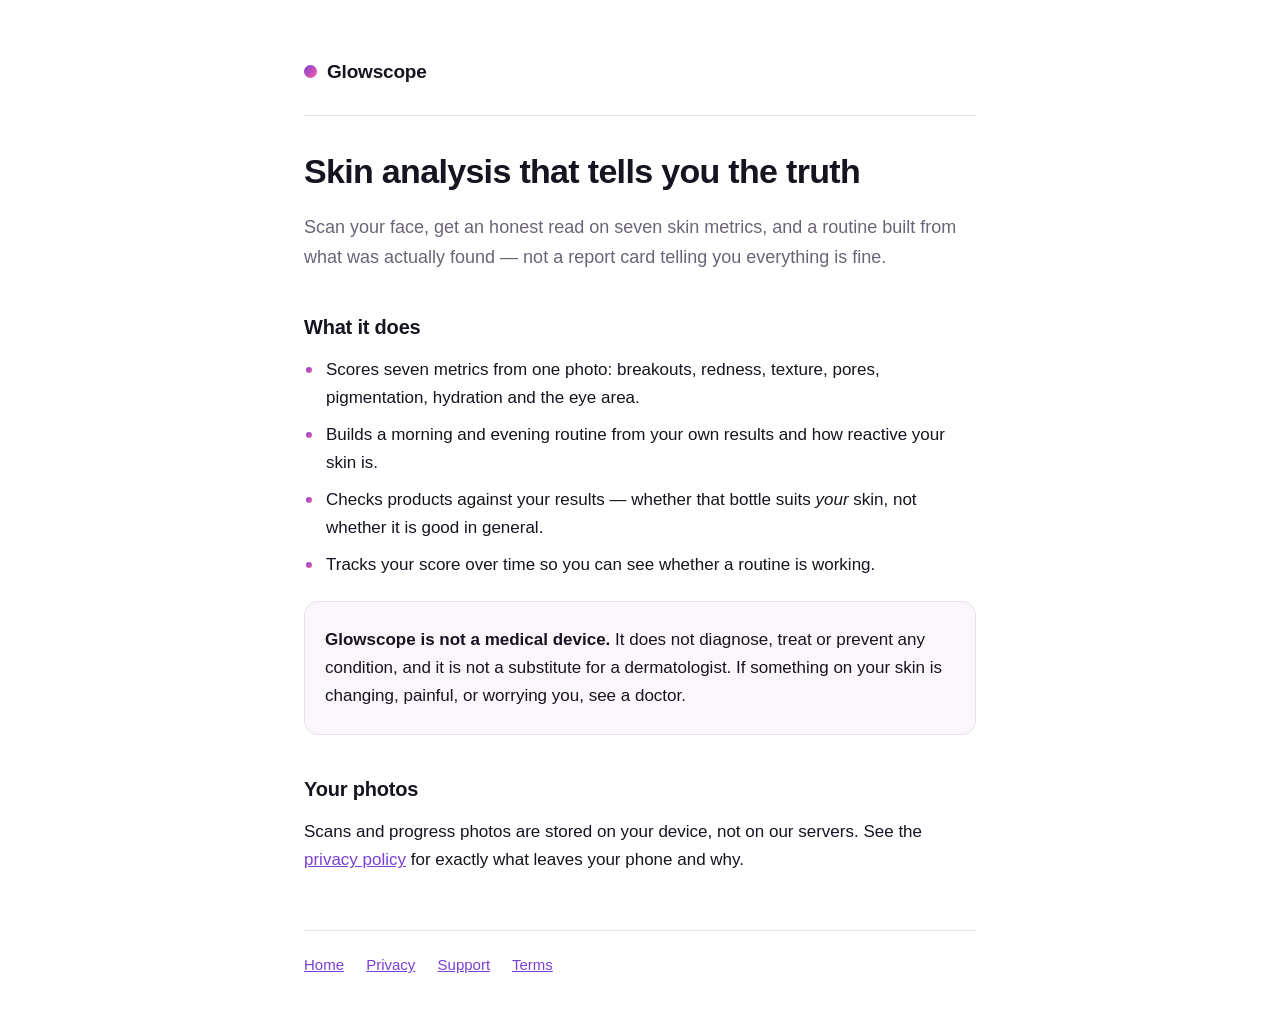
==== index.html @ 4940dc39 "Add Glowscope marketing and legal pages Privacy, terms and support pages are required URLs for App S" ====
<!DOCTYPE html>
<html lang="en">
<head>
<meta charset="utf-8">
<meta name="viewport" content="width=device-width, initial-scale=1">
<title>Skin analysis that tells you the truth — Glowscope</title>
<link rel="stylesheet" href="_style.css">
</head>
<body>
<div class="wrap">
<header>
  <a class="brand" href="index.html"><span class="dot"></span> Glowscope</a>
</header>
<h1>Skin analysis that tells you the truth</h1>
<p class="lede">Scan your face, get an honest read on seven skin metrics, and a routine built from what was actually found — not a report card telling you everything is fine.</p>

<h2>What it does</h2>
<ul>
  <li>Scores seven metrics from one photo: breakouts, redness, texture, pores, pigmentation, hydration and the eye area.</li>
  <li>Builds a morning and evening routine from your own results and how reactive your skin is.</li>
  <li>Checks products against your results — whether that bottle suits <em>your</em> skin, not whether it is good in general.</li>
  <li>Tracks your score over time so you can see whether a routine is working.</li>
</ul>

<div class="panel">
  <p><strong>Glowscope is not a medical device.</strong> It does not diagnose, treat or prevent any condition, and it is not a substitute for a dermatologist. If something on your skin is changing, painful, or worrying you, see a doctor.</p>
</div>

<h2>Your photos</h2>
<p>Scans and progress photos are stored on your device, not on our servers. See the <a href="privacy.html">privacy policy</a> for exactly what leaves your phone and why.</p>
<footer>
  <a href="index.html">Home</a>
  <a href="privacy.html">Privacy</a>
  <a href="support.html">Support</a>
  <a href="terms.html">Terms</a>
</footer>
</div>
</body>
</html>
---- _style.css ----
:root{
  --ink:#181320; --muted:#6b6478; --accent:#7A3FD4; --glow:#FF5FA2;
  --line:#e9e2ee; --bg:#ffffff; --panel:#faf7fc;
}
*{box-sizing:border-box}
html{-webkit-text-size-adjust:100%}
body{
  margin:0; background:var(--bg); color:var(--ink);
  font:400 17px/1.65 -apple-system,BlinkMacSystemFont,"Segoe UI",Roboto,Helvetica,Arial,sans-serif;
  -webkit-font-smoothing:antialiased;
}
.wrap{max-width:720px; margin:0 auto; padding:0 24px}
header{padding:56px 0 28px; border-bottom:1px solid var(--line); margin-bottom:36px}
.brand{display:flex; align-items:center; gap:10px; font-weight:700; font-size:19px; letter-spacing:-.01em; text-decoration:none; color:var(--ink)}
.brand .dot{width:13px; height:13px; border-radius:50%; background:linear-gradient(135deg,var(--accent),var(--glow))}
h1{font-size:34px; line-height:1.15; letter-spacing:-.02em; margin:26px 0 8px}
.updated{color:var(--muted); font-size:15px; margin:0}
.lede{color:var(--muted); font-size:18px; margin:22px 0 0}
h2{font-size:20px; letter-spacing:-.01em; margin:38px 0 10px}
p{margin:12px 0}
ul{margin:12px 0; padding-left:0; list-style:none}
li{position:relative; padding-left:22px; margin:9px 0}
li::before{content:""; position:absolute; left:2px; top:11px; width:6px; height:6px; border-radius:50%;
  background:linear-gradient(135deg,var(--accent),var(--glow))}
a{color:var(--accent)}
.panel{background:var(--panel); border:1px solid var(--line); border-radius:14px; padding:18px 20px; margin:22px 0}
.panel p{margin:6px 0}
.panel strong{color:var(--ink)}
footer{margin:56px 0 40px; padding-top:22px; border-top:1px solid var(--line); color:var(--muted); font-size:15px}
footer a{margin-right:18px}
@media (prefers-color-scheme:dark){
  :root{--ink:#ece7f2; --muted:#9a92a6; --line:#2b2433; --bg:#131019; --panel:#1b1723}
}
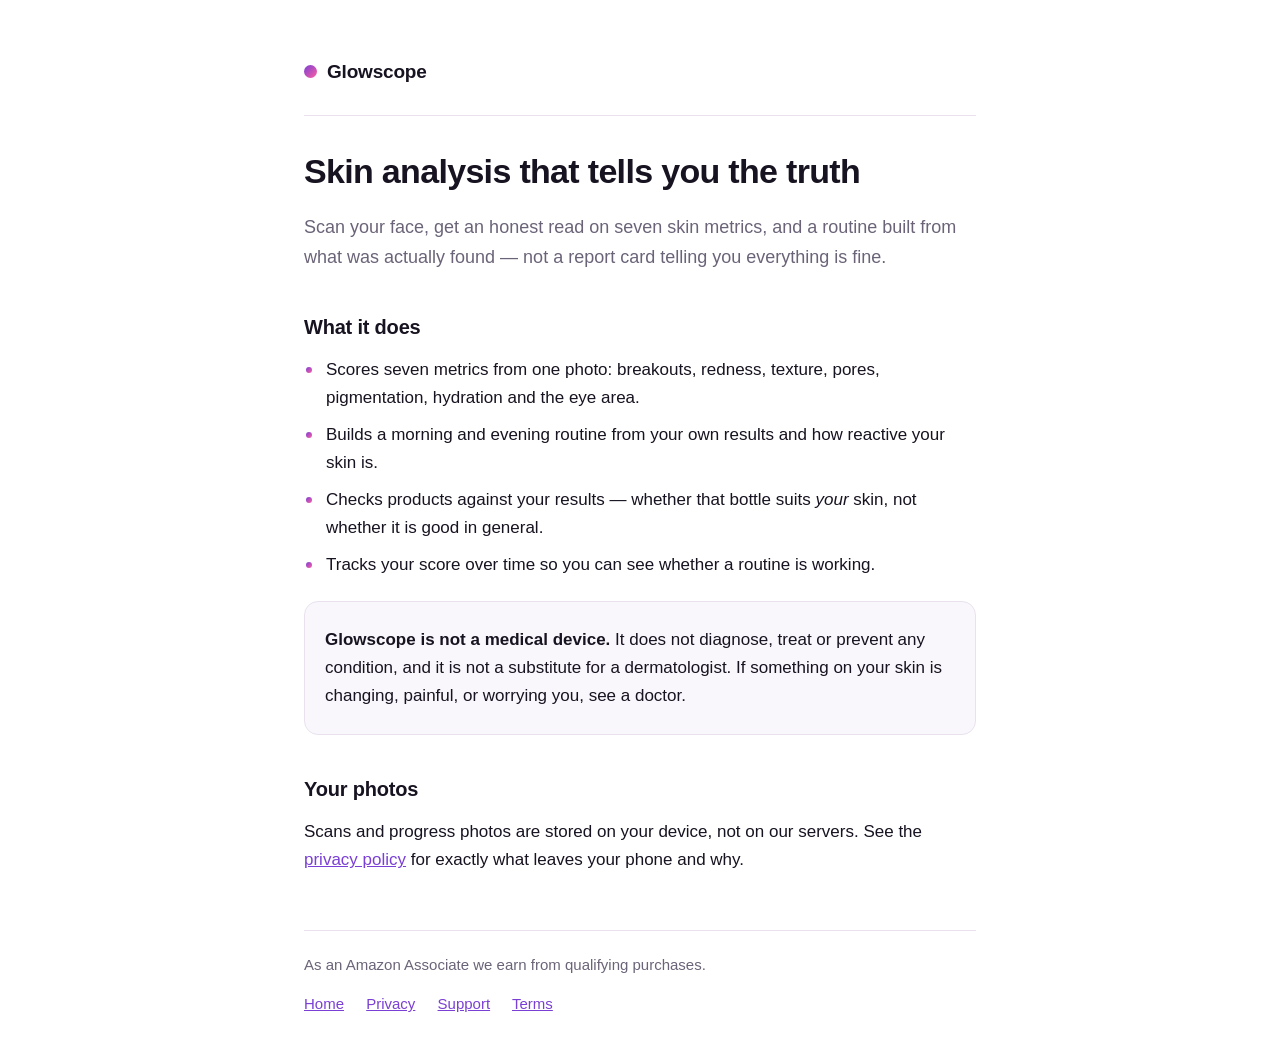
==== commit ff370c8e: "Route product links through Amazon Associates Associate tag glowscope20-20 lives in the hosted catal" ====
--- a/index.html
+++ b/index.html
@@ -29,6 +29,7 @@
 <h2>Your photos</h2>
 <p>Scans and progress photos are stored on your device, not on our servers. See the <a href="privacy.html">privacy policy</a> for exactly what leaves your phone and why.</p>
 <footer>
+  <p style="margin:0 0 14px">As an Amazon Associate we earn from qualifying purchases.</p>
   <a href="index.html">Home</a>
   <a href="privacy.html">Privacy</a>
   <a href="support.html">Support</a>
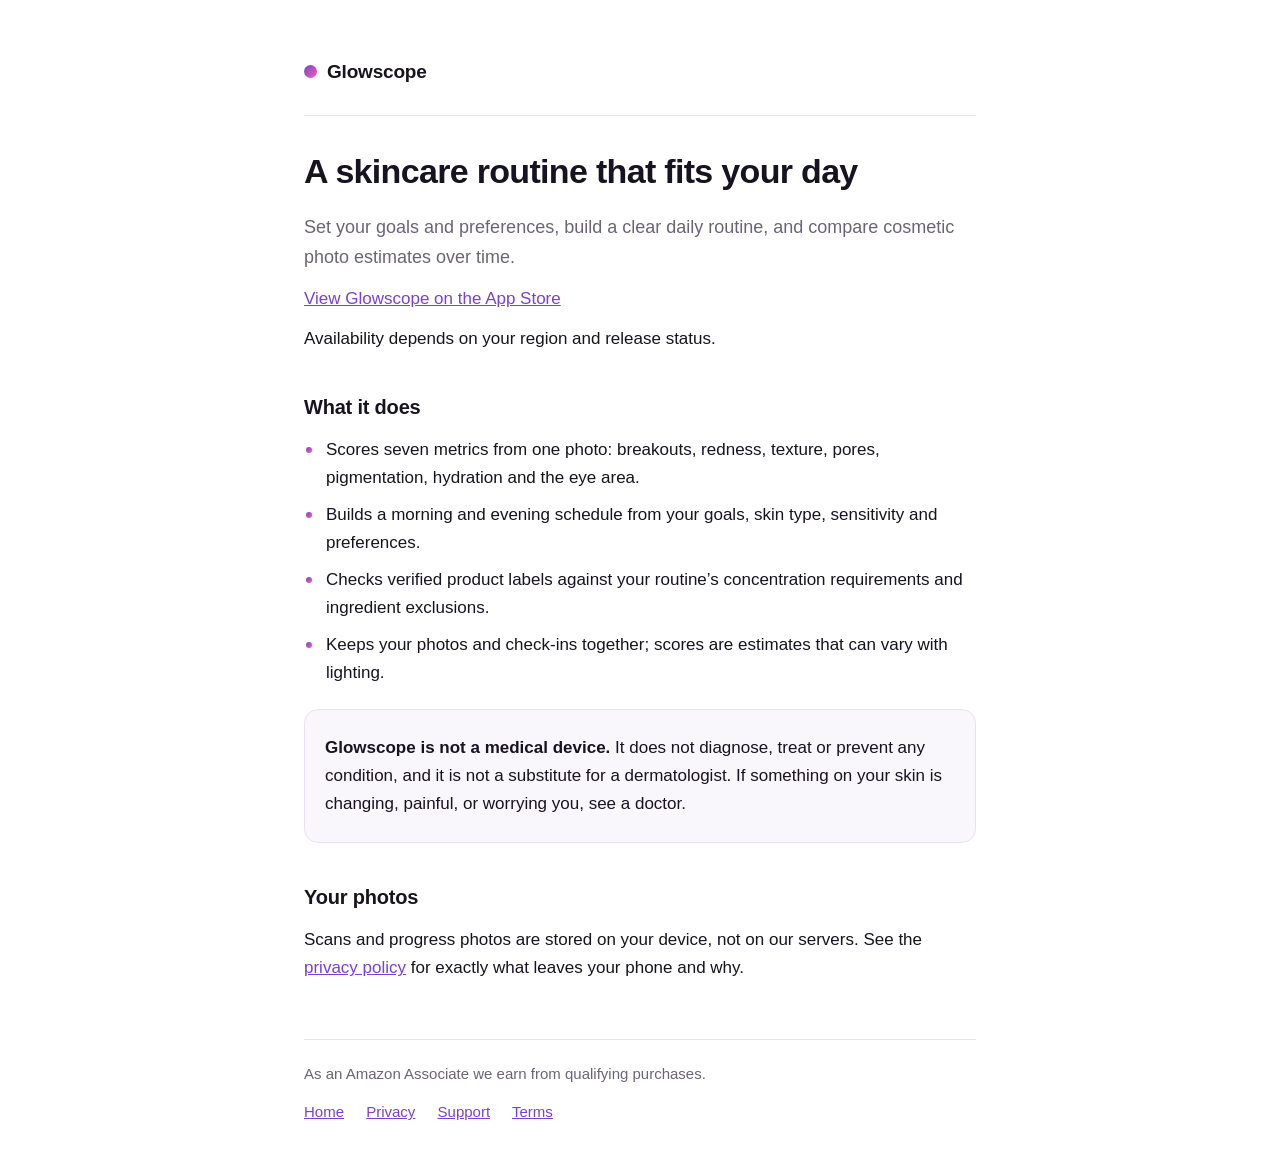
==== commit c8ed4db2: "Align privacy with on-device planning and publish verified catalog" ====
--- a/index.html
+++ b/index.html
@@ -3,7 +3,7 @@
 <head>
 <meta charset="utf-8">
 <meta name="viewport" content="width=device-width, initial-scale=1">
-<title>Skin analysis that tells you the truth — Glowscope</title>
+<title>A skincare routine that fits your day — Glowscope</title>
 <link rel="stylesheet" href="_style.css">
 </head>
 <body>
@@ -11,15 +11,16 @@
 <header>
   <a class="brand" href="index.html"><span class="dot"></span> Glowscope</a>
 </header>
-<h1>Skin analysis that tells you the truth</h1>
-<p class="lede">Scan your face, get an honest read on seven skin metrics, and a routine built from what was actually found — not a report card telling you everything is fine.</p>
+<h1>A skincare routine that fits your day</h1>
+<p class="lede">Set your goals and preferences, build a clear daily routine, and compare cosmetic photo estimates over time.</p>
 
+<p><a class="button" href="https://apps.apple.com/us/app/id6808423452">View Glowscope on the App Store</a></p><p>Availability depends on your region and release status.</p>
 <h2>What it does</h2>
 <ul>
   <li>Scores seven metrics from one photo: breakouts, redness, texture, pores, pigmentation, hydration and the eye area.</li>
-  <li>Builds a morning and evening routine from your own results and how reactive your skin is.</li>
-  <li>Checks products against your results — whether that bottle suits <em>your</em> skin, not whether it is good in general.</li>
-  <li>Tracks your score over time so you can see whether a routine is working.</li>
+  <li>Builds a morning and evening schedule from your goals, skin type, sensitivity and preferences.</li>
+  <li>Checks verified product labels against your routine’s concentration requirements and ingredient exclusions.</li>
+  <li>Keeps your photos and check-ins together; scores are estimates that can vary with lighting.</li>
 </ul>
 
 <div class="panel">
